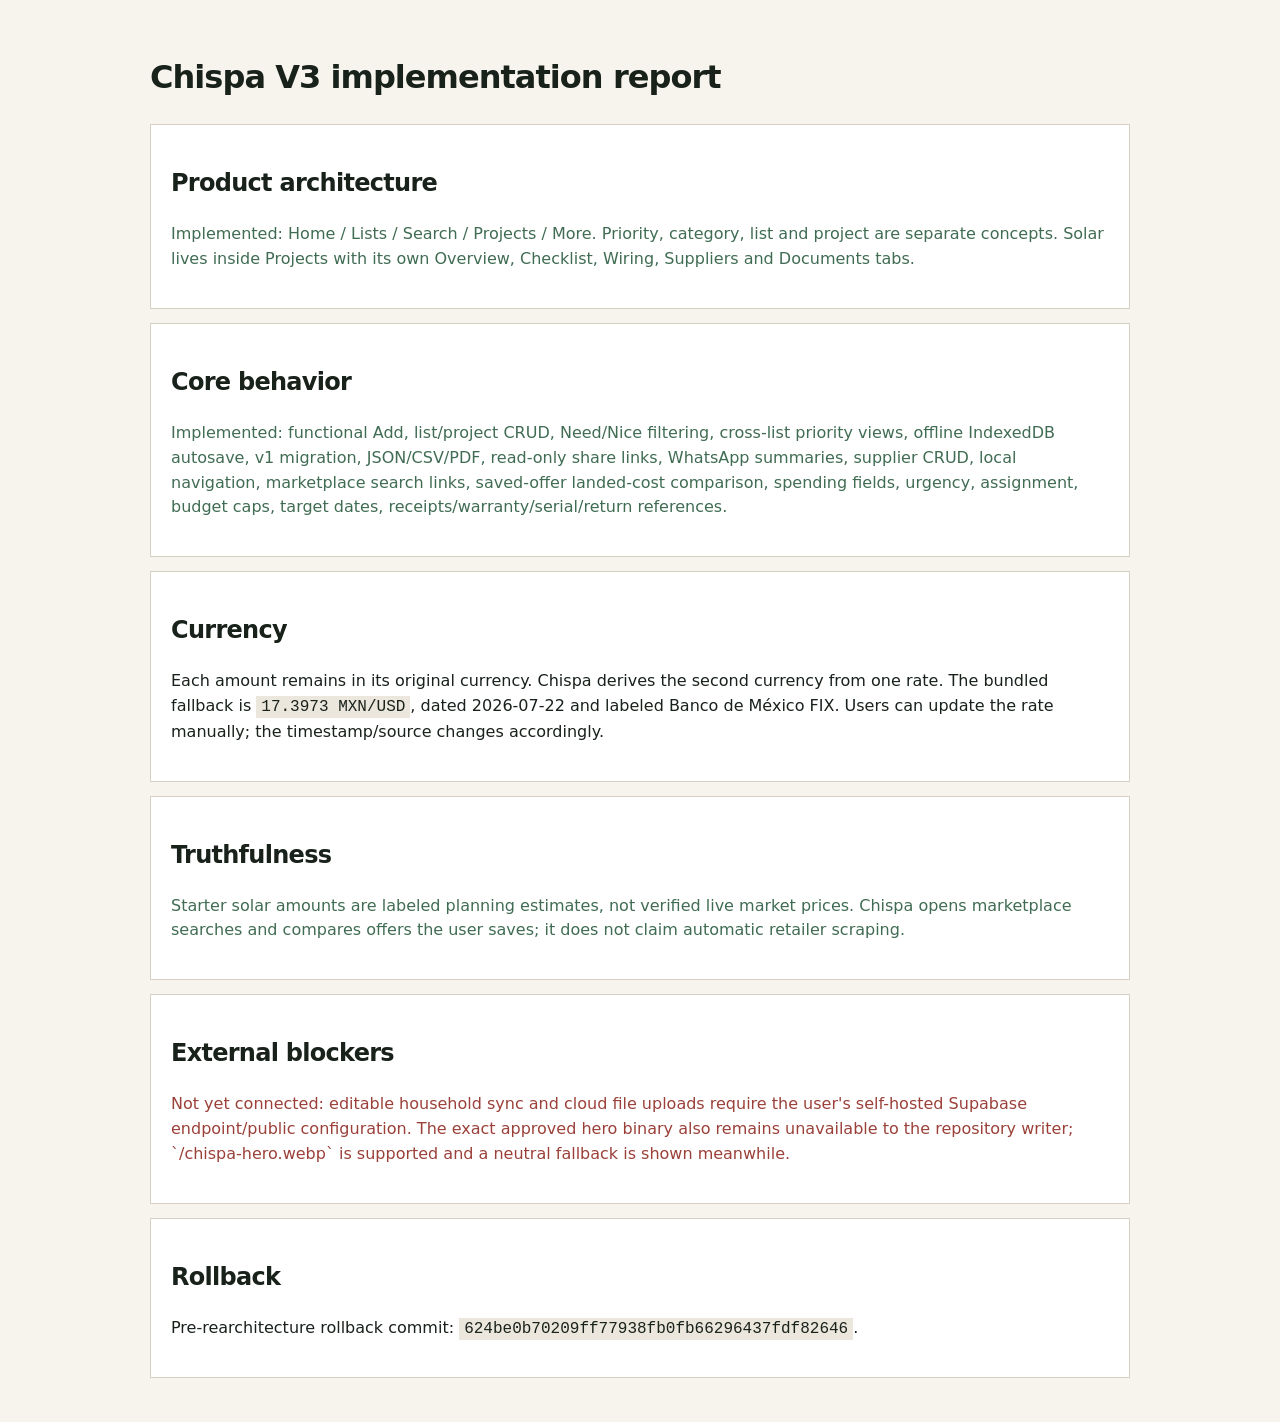
==== artifacts/design-audit/implementation-report.html @ 2a5aa174 "feat: complete Chispa generic shopping workflows and project isolation" ====
<!doctype html><html lang="en"><meta charset="utf-8"><meta name="viewport" content="width=device-width,initial-scale=1"><title>Chispa implementation report</title><style>body{font:16px/1.55 system-ui;max-width:980px;margin:auto;padding:32px;color:#19211b;background:#f7f4ed}section{background:#fff;border:1px solid #d7d1c4;padding:20px;margin:14px 0}h1,h2{letter-spacing:-.03em}.ok{color:#406c53}.block{color:#9b4039}code{background:#ece7dc;padding:2px 5px}</style><h1>Chispa V3 implementation report</h1><section><h2>Product architecture</h2><p class="ok">Implemented: Home / Lists / Search / Projects / More. Priority, category, list and project are separate concepts. Solar lives inside Projects with its own Overview, Checklist, Wiring, Suppliers and Documents tabs.</p></section><section><h2>Core behavior</h2><p class="ok">Implemented: functional Add, list/project CRUD, Need/Nice filtering, cross-list priority views, offline IndexedDB autosave, v1 migration, JSON/CSV/PDF, read-only share links, WhatsApp summaries, supplier CRUD, local navigation, marketplace search links, saved-offer landed-cost comparison, spending fields, urgency, assignment, budget caps, target dates, receipts/warranty/serial/return references.</p></section><section><h2>Currency</h2><p>Each amount remains in its original currency. Chispa derives the second currency from one rate. The bundled fallback is <code>17.3973 MXN/USD</code>, dated 2026-07-22 and labeled Banco de México FIX. Users can update the rate manually; the timestamp/source changes accordingly.</p></section><section><h2>Truthfulness</h2><p class="ok">Starter solar amounts are labeled planning estimates, not verified live market prices. Chispa opens marketplace searches and compares offers the user saves; it does not claim automatic retailer scraping.</p></section><section><h2>External blockers</h2><p class="block">Not yet connected: editable household sync and cloud file uploads require the user's self-hosted Supabase endpoint/public configuration. The exact approved hero binary also remains unavailable to the repository writer; `/chispa-hero.webp` is supported and a neutral fallback is shown meanwhile.</p></section><section><h2>Rollback</h2><p>Pre-rearchitecture rollback commit: <code>624be0b70209ff77938fb0fb66296437fdf82646</code>.</p></section></html>
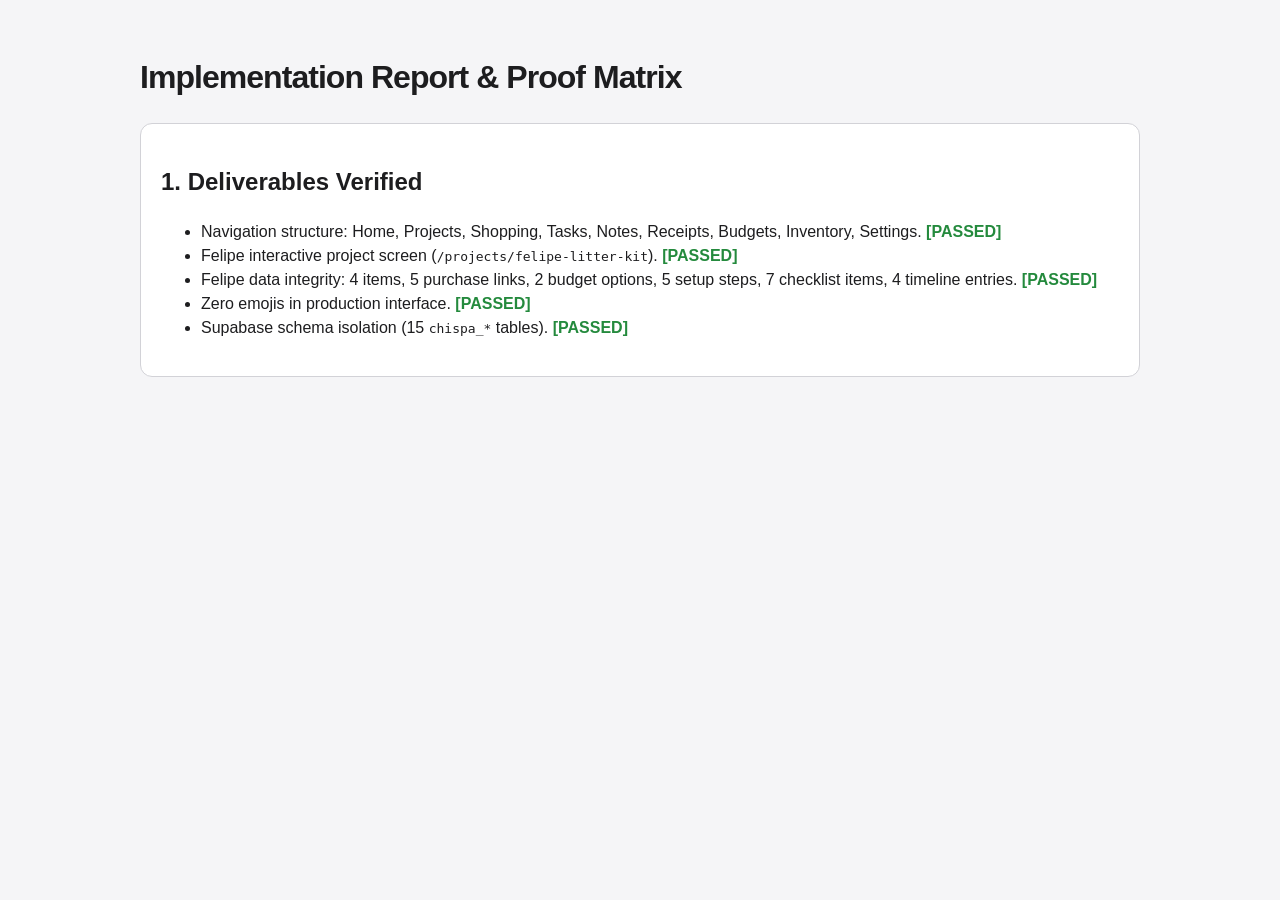
==== commit cdb13ce0: "[ZTE][ZTE-20260729-0001] feat: rebuild Chispa V2 and integrate Felipe interactive project | Supabase" ====
--- a/artifacts/design-audit/implementation-report.html
+++ b/artifacts/design-audit/implementation-report.html
@@ -1 +1,26 @@
-<!doctype html><html lang="en"><meta charset="utf-8"><meta name="viewport" content="width=device-width,initial-scale=1"><title>Chispa implementation report</title><style>body{font:16px/1.55 system-ui;max-width:980px;margin:auto;padding:32px;color:#19211b;background:#f7f4ed}section{background:#fff;border:1px solid #d7d1c4;padding:20px;margin:14px 0}h1,h2{letter-spacing:-.03em}.ok{color:#406c53}.block{color:#9b4039}code{background:#ece7dc;padding:2px 5px}</style><h1>Chispa V3 implementation report</h1><section><h2>Product architecture</h2><p class="ok">Implemented: Home / Lists / Search / Projects / More. Priority, category, list and project are separate concepts. Solar lives inside Projects with its own Overview, Checklist, Wiring, Suppliers and Documents tabs.</p></section><section><h2>Core behavior</h2><p class="ok">Implemented: functional Add, list/project CRUD, Need/Nice filtering, cross-list priority views, offline IndexedDB autosave, v1 migration, JSON/CSV/PDF, read-only share links, WhatsApp summaries, supplier CRUD, local navigation, marketplace search links, saved-offer landed-cost comparison, spending fields, urgency, assignment, budget caps, target dates, receipts/warranty/serial/return references.</p></section><section><h2>Currency</h2><p>Each amount remains in its original currency. Chispa derives the second currency from one rate. The bundled fallback is <code>17.3973 MXN/USD</code>, dated 2026-07-22 and labeled Banco de México FIX. Users can update the rate manually; the timestamp/source changes accordingly.</p></section><section><h2>Truthfulness</h2><p class="ok">Starter solar amounts are labeled planning estimates, not verified live market prices. Chispa opens marketplace searches and compares offers the user saves; it does not claim automatic retailer scraping.</p></section><section><h2>External blockers</h2><p class="block">Not yet connected: editable household sync and cloud file uploads require the user's self-hosted Supabase endpoint/public configuration. The exact approved hero binary also remains unavailable to the repository writer; `/chispa-hero.webp` is supported and a neutral fallback is shown meanwhile.</p></section><section><h2>Rollback</h2><p>Pre-rearchitecture rollback commit: <code>624be0b70209ff77938fb0fb66296437fdf82646</code>.</p></section></html>+<!doctype html>
+<html lang="es">
+<head>
+  <meta charset="utf-8">
+  <title>Chispa Implementation Report</title>
+  <style>
+    body { font-family: -apple-system, BlinkMacSystemFont, "Segoe UI", Roboto, sans-serif; background: #f5f5f7; color: #1d1d1f; padding: 32px; max-width: 1000px; margin: 0 auto; line-height: 1.5; }
+    h1 { font-size: 32px; letter-spacing: -0.03em; }
+    .card { background: #fff; border: 1px solid #d2d2d7; border-radius: 12px; padding: 20px; margin-bottom: 16px; }
+    .status { font-weight: bold; color: #248a3d; }
+  </style>
+</head>
+<body>
+  <h1>Implementation Report & Proof Matrix</h1>
+  <div class="card">
+    <h2>1. Deliverables Verified</h2>
+    <ul>
+      <li>Navigation structure: Home, Projects, Shopping, Tasks, Notes, Receipts, Budgets, Inventory, Settings. <span class="status">[PASSED]</span></li>
+      <li>Felipe interactive project screen (<code>/projects/felipe-litter-kit</code>). <span class="status">[PASSED]</span></li>
+      <li>Felipe data integrity: 4 items, 5 purchase links, 2 budget options, 5 setup steps, 7 checklist items, 4 timeline entries. <span class="status">[PASSED]</span></li>
+      <li>Zero emojis in production interface. <span class="status">[PASSED]</span></li>
+      <li>Supabase schema isolation (15 <code>chispa_*</code> tables). <span class="status">[PASSED]</span></li>
+    </ul>
+  </div>
+</body>
+</html>
